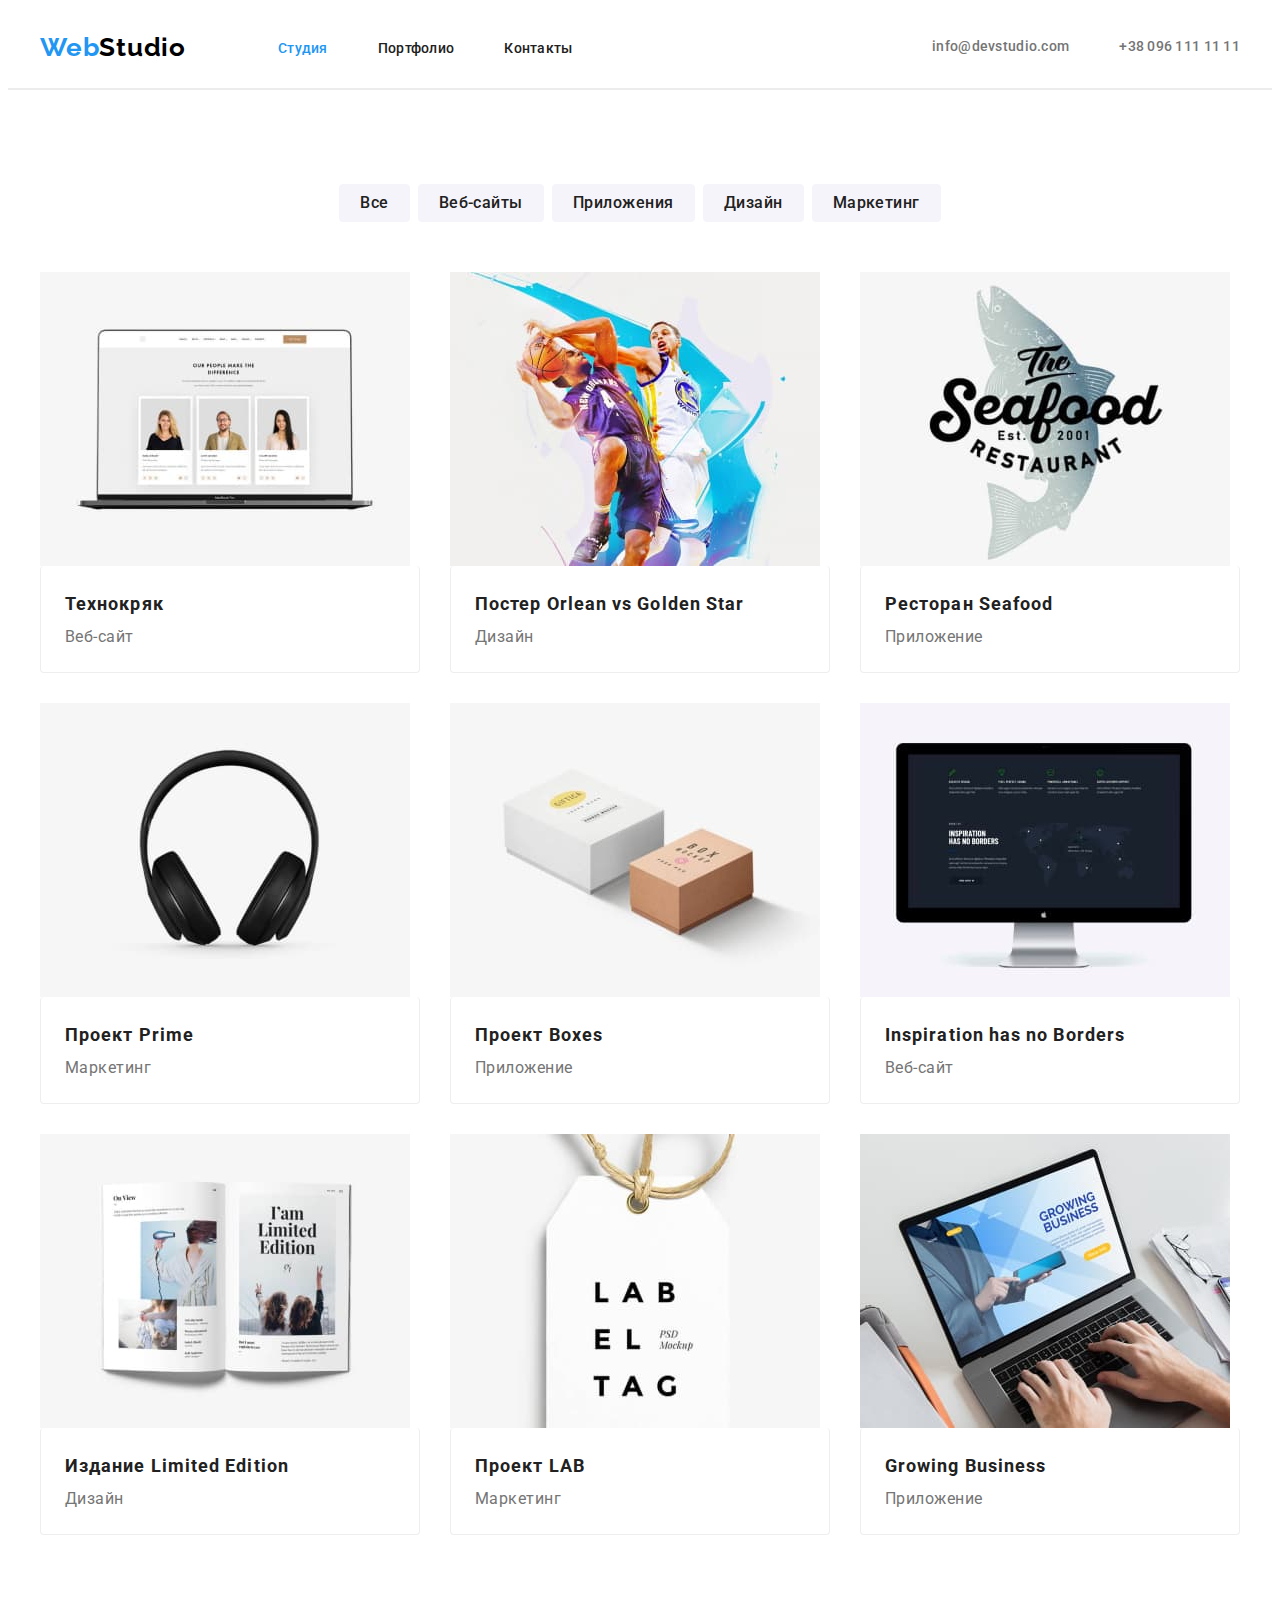
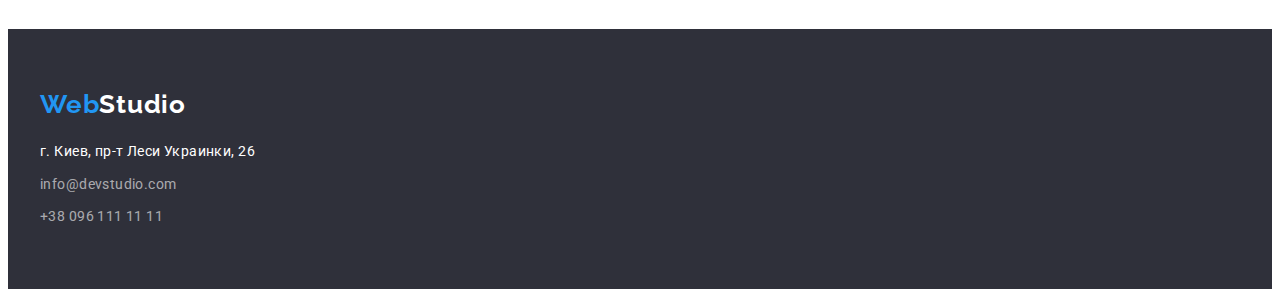
==== portfolio.html @ 52878dc8 "create hw4" ====
<!DOCTYPE html>
<html lang="ru">

<head>
    <meta charset="UTF-8">
    <meta http-equiv="X-UA-Compatible" content="IE=edge">
    <meta name="viewport" content="width=device-width, initial-scale=1.0">
    <title>Portfolio</title>
    <link rel="preconnect" href="https://fonts.googleapis.com">
    <link rel="preconnect" href="https://fonts.gstatic.com" crossorigin>
    <link
        href="https://fonts.googleapis.com/css2?family=Raleway:wght@700&family=Roboto:wght@400;500;700;900&display=swap"
        rel="stylesheet">
    <link rel="stylesheet" href="https://cdnjs.cloudflare.com/ajax/libs/modern-normalize/1.1.0/modern-normalize.min.css"
        integrity="sha512-wpPYUAdjBVSE4KJnH1VR1HeZfpl1ub8YT/NKx4PuQ5NmX2tKuGu6U/JRp5y+Y8XG2tV+wKQpNHVUX03MfMFn9Q=="
        crossorigin="anonymous" referrerpolicy="no-referrer" />
    <link rel="stylesheet" href="./css/styles.css">
</head>

<body>
    <header class="header">
        <div class="container header-container">
            <a class="logo link" href="">Web<span class="logo-dark">Studio</span></a>
            <nav>
                <ul class="nav-list list">
                    <li class="nav-list-item">
                        <a class="nav-list-link link current" href="./index.html">Студия</a>
                    </li>
                    <li class="nav-list-item">
                        <a class="nav-list-link link" href="./portfolio.html">Портфолио</a>
                    </li>
                    <li class="nav-list-item">
                        <a class="nav-list-link link" href="">Контакты</a>
                    </li>
                </ul>
            </nav>
            <a class="contact-link link" href="mailto:info@devstudio.com">info@devstudio.com</a>
            <a class="contact-tel link" href="tel:+380961111111">+38 096 111 11 11</a>
        </div>
    </header>
    <main>
        <section class="portfolio">
            <div class="container">
                <h1 class="hidden">Портфолио</h1>
                <ul class="list filter">
                    <li class="filter-list">
                        <button class="filter-btn" type="button">Все</button>
                    </li>
                    <li class="filter-list">
                        <button class="filter-btn" type="button">Веб-сайты</button>
                    </li>
                    <li class="filter-list">
                        <button class="filter-btn" type="button">Приложения</button>
                    </li>
                    <li class="filter-list">
                        <button class="filter-btn" type="button">Дизайн</button>
                    </li>
                    <li class="filter-list">
                        <button class="filter-btn" type="button">Маркетинг</button>
                    </li>
                </ul>
                <ul class="list tab">
                    <li class="tab-list">
                        <img src="./images/prtf-img1.jpg" alt="Веб-сайт студии" width="370" height="294">
                        <div class="tab-wrapper">
                            <h2 class="project">Технокряк</h2>
                            <p class="project-position">Веб-сайт</p>
                        </div>
                    </li>
                    <li class="tab-list">
                        <img src="./images/prtf-img2.jpg" alt="Баскетбольная игра" width="370" height="294">
                        <div class="tab-wrapper">
                            <h2 class="project">Постер <span lang="en">Orlean vs Golden Star</span></h2>
                            <p class="project-position">Дизайн</p>
                        </div>
                    </li>
                    <li class="tab-list">
                        <img src="./images/prtf-img3.jpg" alt="Логотип ресторана" width="370" height="294">
                        <div class="tab-wrapper">
                            <h2 class="project">Ресторан <span lang="en">Seafood</span></h2>
                            <p class="project-position">Приложение</p>
                        </div>
                    </li>
                    <li class="tab-list">
                        <img src="./images/prtf-img4.jpg" alt="Наушники" width="370" height="294">
                        <div class="tab-wrapper">
                            <h2 class="project">Проект <span lang="en">Prime</span></h2>
                            <p class="project-position">Маркетинг</p>
                        </div>
                    </li>
                    <li class="tab-list">
                        <img src="./images/prtf-img5.jpg" alt="Коробки" width="370" height="294">
                        <div class="tab-wrapper">
                            <h2 class="project">Проект <span lang="en">Boxes</span></h2>
                            <p class="project-position">Приложение</p>
                        </div>
                    </li>
                    <li class="tab-list">
                        <img src="./images/prtf-img6.jpg" alt="Веб-сайт на ПК" width="370" height="294">
                        <div class="tab-wrapper">
                            <h2 class="project" lang="en">Inspiration has no Borders</h2>
                            <p class="project-position">Веб-сайт</p>
                        </div>
                    </li>
                    <li class="tab-list">
                        <img src="./images/prtf-img7.jpg" alt="Журнал" width="370" height="294">
                        <div class="tab-wrapper">
                            <h2 class="project">Издание <span lang="en">Limited Edition</span></h2>
                            <p class="project-position">Дизайн</p>
                        </div>
                    </li>
                    <li class="tab-list">
                        <img src="./images/prtf-img8.jpg" alt="Бирка с лейблом" width="370" height="294">
                        <div class="tab-wrapper">
                            <h2 class="project">Проект <span lang="en">LAB</span></h2>
                            <p class="project-position">Маркетинг</p>
                        </div>
                    </li>
                    <li class="tab-list">
                        <img src="./images/prtf-img9.jpg" alt="Приложение на десктопе" width="370" height="294">
                        <div class="tab-wrapper">
                            <h2 class="project" lang="en">Growing Business</h2>
                            <p class="project-position">Приложение</p>
                        </div>
                    </li>
                </ul>
            </div>
        </section>
    </main>
    <footer class="footer">
        <div class="container">
            <a class="logo link" href="">Web<span class="logo-light">Studio</span></a>
            <address>
                <ul class="list">
                    <li class="address-footer">
                        <a class="address link" href="https://goo.gl/maps/RUobqZQHD3EwUB8Q8" target="_blank"
                            rel="noopener noreferrer">г. Киев, пр-т Леси Украинки, 26</a>
                    </li>
                    <li class="contacts-footer">
                        <a class="contacts link" href="mailto:info@devstudio.com">info@devstudio.com</a>
                    </li>
                    <li>
                        <a class="contacts link" href="tel:+380961111111">+38 096 111 11 11</a>
                    </li>
                </ul>
            </address>
        </div>
    </footer>
</body>

</html>
---- css/styles.css ----
:root {
  --primary-font-family: Roboto, sans-serif;
  --primary-text-color: #212121;
  --secondary-text-color: #757575;
  --accent-color: #2196f3;
}

body {
  font-family: var(--primary-font-family);
  color: var(--primary-text-color);
}

h1,
h2,
h3,
h4,
h5,
h6,
p {
  margin-top: 0;
  margin-bottom: 0;
}

ul,
ol {
  margin-top: 0;
  margin-bottom: 0;
  padding-left: 0;
}

img {
  display: block;
}

.list {
  list-style: none;
}

.link {
  text-decoration: none;
}

.container {
  width: 1200px;
  padding-left: 15px;
  padding-right: 15px;
  margin-left: auto;
  margin-right: auto;
}

/* HEADER */

.header {
  padding-top: 24px;
  padding-bottom: 25px;
  border-bottom: 2px solid #ececec;
}

.header-container {
  display: flex;
  align-items: center;
}

.logo {
  font-family: Raleway, sans-serif;
  font-weight: bold;
  font-size: 26px;
  line-height: 1.19;
  letter-spacing: 0.03em;
  color: var(--accent-color);
  margin-right: 92px;
}
.logo-dark {
  color: #000000;
}

.logo-light {
  color: #ffffff;
}

.nav-list {
  display: flex;
  align-items: center;
}

.nav-list-item:not(:last-child) {
  margin-right: 50px;
}

.nav-list-link {
  font-weight: 500;
  font-size: 14px;
  line-height: 1.14;
  letter-spacing: 0.02em;
  color: inherit;
}

.nav-list-link:hover,
.nav-list-link:focus {
  color: var(--accent-color);
}

.current {
  color: var(--accent-color);
}

.contact-link,
.contact-tel {
  font-weight: 500;
  font-size: 14px;
  line-height: 1.14;
  letter-spacing: 0.02em;
  color: var(--secondary-text-color);
}

.contact-link:hover,
.contact-link:focus,
.contact-tel:hover,
.contact-tel:focus {
  color: var(--accent-color);
}

.contact-link {
  margin-left: auto;
  margin-right: 50px;
}

/* MAIN */

.hero {
  background-color: #2f303a;
  padding: 200px 0;
}

.main-title {
  font-weight: 900;
  font-size: 44px;
  line-height: 1.36;
  text-align: center;
  letter-spacing: 0.06em;
  text-transform: uppercase;
  color: #ffffff;
}

.modal-btn {
  font-family: inherit;
  font-weight: bold;
  font-size: 16px;
  line-height: 1.87;
  display: flex;
  align-items: center;
  text-align: center;
  letter-spacing: 0.06em;
  color: #ffffff;
  background-color: var(--accent-color);
  margin-top: 30px;
  margin-left: auto;
  margin-right: auto;
  border-radius: 4px;
  min-width: 200px;
  padding: 10px 30px;
  border: 1px solid var(--accent-color);
}

.modal-btn:hover,
.modal-btn:focus {
  background-color: #188ce8;
}

.hidden {
  position: absolute;
  width: 1px;
  height: 1px;
  margin: -1px;
  padding: 0;
  overflow: hidden;
  border: 0;
  clip: rect(0 0 0 0);
}

.qualities {
  padding-top: 94px;
  padding-bottom: 94px;
}

.qualities-list {
  max-width: 270px;
}

.container-qualities {
  display: flex;
  justify-content: space-between;
}

.qualities-title {
  font-weight: bold;
  font-size: 14px;
  line-height: 1.14;
  letter-spacing: 0.03em;
  text-transform: uppercase;
  color: var(--primary-text-color);
  margin-bottom: 10px;
}

.qualities-description {
  font-size: 14px;
  line-height: 1.71;
  letter-spacing: 0.03em;
  color: var(--secondary-text-color);
}

.section-title {
  font-weight: bold;
  font-size: 36px;
  line-height: 1.17;
  text-align: center;
  letter-spacing: 0.03em;
  color: var(--primary-text-color);
  margin-bottom: 50px;
}

.work {
  padding-bottom: 94px;
}

.work-list {
  display: flex;
  justify-content: space-between;
}

.team {
  background-color: #f5f4fa;
  padding-top: 94px;
  padding-bottom: 94px;
}

.employees {
  display: flex;
  flex-wrap: wrap;
  margin-left: -30px;
  margin-top: -30px;
}

.employees-card {
  flex-basis: calc((100% - 120px) / 4);
  margin-left: 30px;
  margin-top: 30px;
}

.employees-content-wrapper {
  background-color: #ffffff;
  border: 1px solid #ffffff;
  border-top: none;
  border-radius: 4px;
  padding-top: 30px;
  padding-bottom: 30px;
}

.employees-name {
  font-weight: 500;
  font-size: 16px;
  line-height: 1.19;
  text-align: center;
  letter-spacing: 0.03em;
  color: var(--primary-text-color);
  margin-bottom: 10px;
}

.employees-position {
  font-size: 16px;
  line-height: 1.19;
  text-align: center;
  letter-spacing: 0.03em;
  color: var(--secondary-text-color);
}

/* FOOTER */

.footer {
  background-color: #2f303a;
  padding-top: 60px;
  padding-bottom: 60px;
}

.address-footer {
  margin-top: 20px;
  margin-bottom: 9px;
}

.address {
  font-style: normal;
  font-weight: normal;
  font-size: 14px;
  line-height: 1.71;
  letter-spacing: 0.03em;
  color: #ffffff;
  margin-bottom: 9px;
}

.contacts-footer {
  margin-bottom: 9px;
}

.contacts {
  font-style: normal;
  font-weight: normal;
  font-size: 14px;
  line-height: 1.71;
  letter-spacing: 0.03em;
  color: rgba(255, 255, 255, 0.6);
  margin-bottom: 9px;
}

/* PORTFOLIO */

.portfolio {
  padding-top: 94px;
  padding-bottom: 94px;
}

.filter {
  display: flex;
  justify-content: center;
  margin-bottom: 50px;
}

.filter-btn {
  font-family: inherit;
  font-weight: 500;
  font-size: 16px;
  line-height: 1.62;
  text-align: center;
  letter-spacing: 0.03em;
  color: var(--primary-text-color);
  background-color: #f5f4fa;
  cursor: pointer;
  border: 1px solid #f5f4fa;
  border-radius: 4px;
  min-height: 38px;
  padding: 4px 20px;
}

.filter-btn:hover,
.filter-btn:focus {
  color: #ffffff;
  background-color: var(--accent-color);
}

.filter-list {
  margin-right: 8px;
}

.filter-list:last-child {
  margin-right: 0;
}

.tab {
  display: flex;
  flex-wrap: wrap;
  margin-left: -30px;
  margin-top: -30px;
}

.tab-list {
  flex-basis: calc((100% - 90px) / 3);
  margin-left: 30px;
  margin-top: 30px;
}

.tab-wrapper {
  background-color: #ffffff;
  border: 1px solid #eeeeee;
  border-top: none;
  border-radius: 4px;
  padding-top: 20px;
  padding-bottom: 20px;
  padding-left: 24px;
}

.project {
  font-weight: bold;
  font-size: 18px;
  line-height: 2;
  letter-spacing: 0.06em;
  color: var(--primary-text-color);
}

.project-position {
  font-size: 16px;
  line-height: 1.87;
  letter-spacing: 0.03em;
  color: var(--secondary-text-color);
}
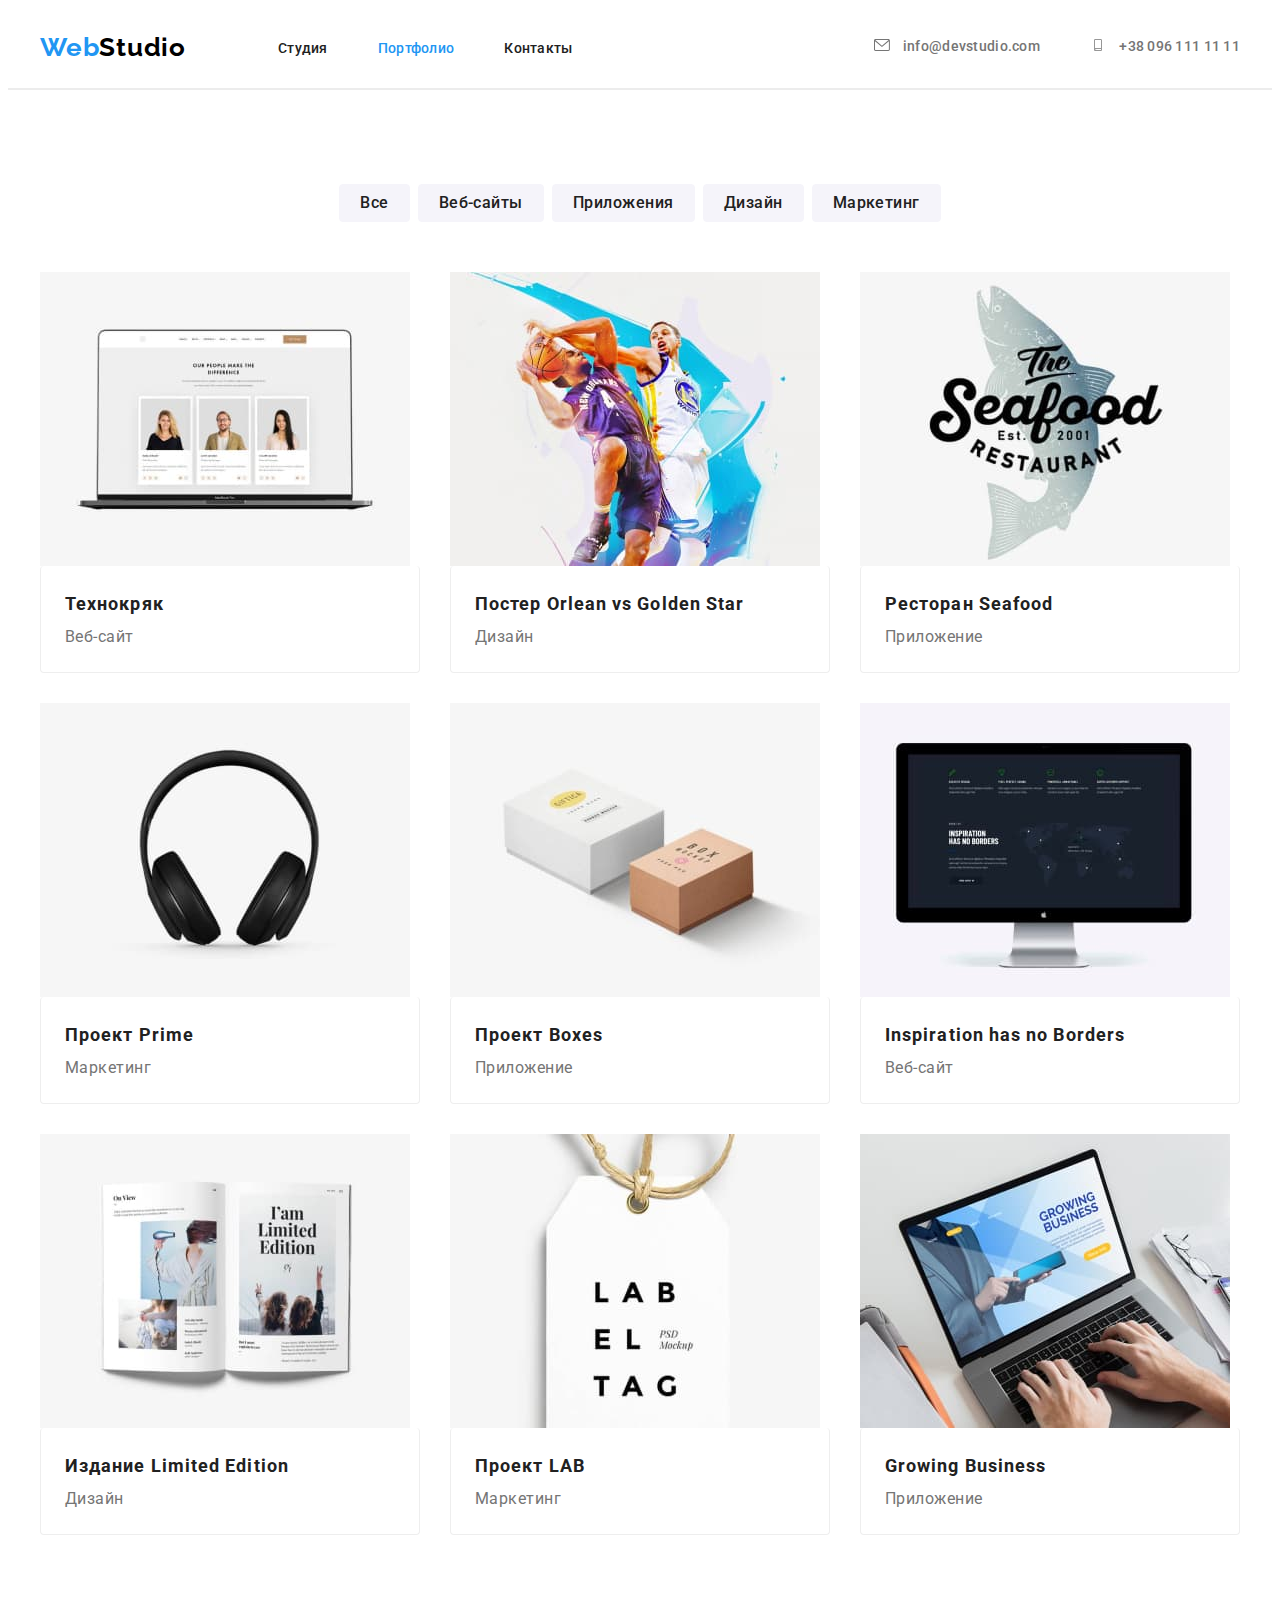
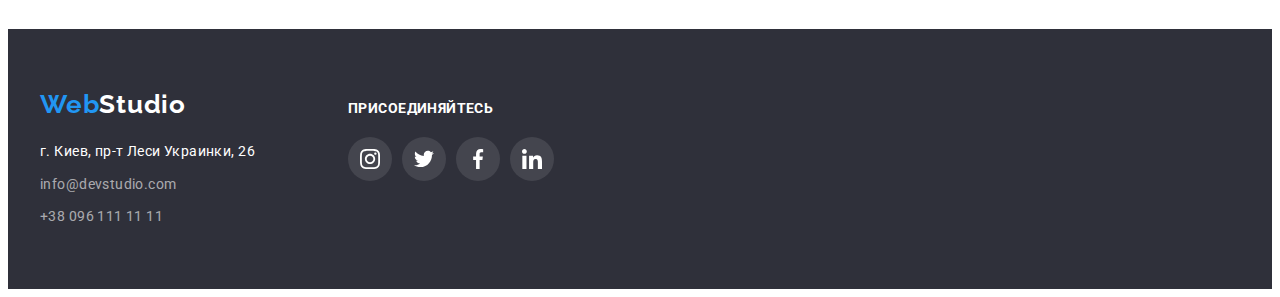
==== commit b7473213: "end hw4" ====
--- a/portfolio.html
+++ b/portfolio.html
@@ -24,18 +24,26 @@
             <nav>
                 <ul class="nav-list list">
                     <li class="nav-list-item">
-                        <a class="nav-list-link link current" href="./index.html">Студия</a>
+                        <a class="nav-list-link link" href="./index.html">Студия</a>
                     </li>
                     <li class="nav-list-item">
-                        <a class="nav-list-link link" href="./portfolio.html">Портфолио</a>
+                        <a class="nav-list-link link current" href="./portfolio.html">Портфолио</a>
                     </li>
                     <li class="nav-list-item">
                         <a class="nav-list-link link" href="">Контакты</a>
                     </li>
                 </ul>
             </nav>
-            <a class="contact-link link" href="mailto:info@devstudio.com">info@devstudio.com</a>
-            <a class="contact-tel link" href="tel:+380961111111">+38 096 111 11 11</a>
+            <a class="contact-link link" href="mailto:info@devstudio.com">
+                <svg class="contact-icon" width="16" height="12">
+                    <use href="./images/icons.svg#envelope"></use>
+                </svg>
+                info@devstudio.com</a>
+            <a class="contact-tel link" href="tel:+380961111111">
+                <svg class="contact-icon" width="16" height="12">
+                    <use href="./images/icons.svg#smartphone"></use>
+                </svg>
+                +38 096 111 11 11</a>
         </div>
     </header>
     <main>
@@ -128,22 +136,57 @@
         </section>
     </main>
     <footer class="footer">
-        <div class="container">
-            <a class="logo link" href="">Web<span class="logo-light">Studio</span></a>
-            <address>
-                <ul class="list">
-                    <li class="address-footer">
-                        <a class="address link" href="https://goo.gl/maps/RUobqZQHD3EwUB8Q8" target="_blank"
-                            rel="noopener noreferrer">г. Киев, пр-т Леси Украинки, 26</a>
+        <div class="container column-footer">
+            <div>
+                <a class="logo link" href="">Web<span class="logo-light">Studio</span></a>
+                <address>
+                    <ul class="list">
+                        <li class="address-footer">
+                            <a class="address link" href="https://goo.gl/maps/RUobqZQHD3EwUB8Q8" target="_blank"
+                                rel="noopener noreferrer">г. Киев, пр-т Леси Украинки, 26</a>
+                        </li>
+                        <li class="contacts-footer">
+                            <a class="contacts link" href="mailto:info@devstudio.com">info@devstudio.com</a>
+                        </li>
+                        <li>
+                            <a class="contacts link" href="tel:+380961111111">+38 096 111 11 11</a>
+                        </li>
+                    </ul>
+                </address>
+            </div>
+            <div class="call">
+                <h3 class="call-title">Присоединяйтесь</h3>
+                <ul class="social-footer list">
+                    <li class="social-footer-item">
+                        <a class="social-footer-link" href="">
+                            <svg class="social-footer-icon" width="20" height="20">
+                                <use href="./images/icons.svg#instagram"></use>
+                            </svg>
+                        </a>
                     </li>
-                    <li class="contacts-footer">
-                        <a class="contacts link" href="mailto:info@devstudio.com">info@devstudio.com</a>
+                    <li class="social-footer-item">
+                        <a class="social-footer-link" href="">
+                            <svg class="social-footer-icon" width="20" height="20">
+                                <use href="./images/icons.svg#twitter"></use>
+                            </svg>
+                        </a>
                     </li>
-                    <li>
-                        <a class="contacts link" href="tel:+380961111111">+38 096 111 11 11</a>
+                    <li class="social-footer-item">
+                        <a class="social-footer-link" href="">
+                            <svg class="social-footer-icon" width="20" height="20">
+                                <use href="./images/icons.svg#facebook"></use>
+                            </svg>
+                        </a>
+                    </li>
+                    <li class="social-footer-item">
+                        <a class="social-footer-link" href="">
+                            <svg class="social-footer-icon" width="20" height="20">
+                                <use href="./images/icons.svg#linkedin"></use>
+                            </svg>
+                        </a>
                     </li>
                 </ul>
-            </address>
+            </div>
         </div>
     </footer>
 </body>
--- a/css/styles.css
+++ b/css/styles.css
@@ -3,6 +3,7 @@
   --primary-text-color: #212121;
   --secondary-text-color: #757575;
   --accent-color: #2196f3;
+  --background-color: #f5f4fa;
 }
 
 body {
@@ -125,10 +126,25 @@
   margin-right: 50px;
 }
 
+.contact-icon {
+  margin-right: 10px;
+  fill: var(--secondary-text-color);
+}
+
+.contact-link:hover .contact-icon,
+.contact-link:focus .contact-icon,
+.contact-tel:hover .contact-icon,
+.contact-tel:focus .contact-icon {
+  fill: var(--accent-color);
+}
+
 /* MAIN */
 
 .hero {
-  background-color: #2f303a;
+  background-image: linear-gradient(rgba(47, 48, 58, 0.4), rgba(47, 48, 58, 0.4)),
+    url(../images/hero-bgr.jpg);
+  background-size: cover;
+  background-color: #c4c4c4;
   padding: 200px 0;
 }
 
@@ -160,6 +176,7 @@
   min-width: 200px;
   padding: 10px 30px;
   border: 1px solid var(--accent-color);
+  box-shadow: 0px 4px 4px rgba(0, 0, 0, 0.15);
 }
 
 .modal-btn:hover,
@@ -192,6 +209,16 @@
   justify-content: space-between;
 }
 
+.qualities-pic {
+  display: flex;
+  justify-content: center;
+  align-items: center;
+  width: 270px;
+  height: 120px;
+  background-color: var(--background-color);
+  border-radius: 4px;
+  margin-bottom: 30px;
+}
 .qualities-title {
   font-weight: bold;
   font-size: 14px;
@@ -229,7 +256,7 @@
 }
 
 .team {
-  background-color: #f5f4fa;
+  background-color: var(--background-color);
   padding-top: 94px;
   padding-bottom: 94px;
 }
@@ -245,6 +272,9 @@
   flex-basis: calc((100% - 120px) / 4);
   margin-left: 30px;
   margin-top: 30px;
+  box-shadow: 0px 1px 3px rgba(0, 0, 0, 0.12), 0px 1px 1px rgba(0, 0, 0, 0.14),
+    0px 2px 1px rgba(0, 0, 0, 0.2);
+  border-radius: 0px 0px 4px 4px;
 }
 
 .employees-content-wrapper {
@@ -254,6 +284,8 @@
   border-radius: 4px;
   padding-top: 30px;
   padding-bottom: 30px;
+  padding-left: 32px;
+  padding-right: 32px;
 }
 
 .employees-name {
@@ -272,6 +304,72 @@
   text-align: center;
   letter-spacing: 0.03em;
   color: var(--secondary-text-color);
+  margin-bottom: 16px;
+}
+
+.social-list {
+  display: flex;
+  justify-content: space-between;
+}
+
+.social-list-link {
+  display: flex;
+  align-items: center;
+  justify-content: center;
+  width: 44px;
+  height: 44px;
+  border-radius: 50%;
+}
+
+.social-list-icon {
+  fill: #afb1b8;
+}
+
+.social-list-link:hover,
+.social-list-link:focus {
+  background-color: var(--accent-color);
+}
+
+.social-list-link:hover .social-list-icon,
+.social-list-link:focus .social-list-icon {
+  fill: #ffffff;
+}
+
+.clients {
+  padding-top: 94px;
+  padding-bottom: 94px;
+}
+
+.clients-list {
+  display: flex;
+  margin-top: 50px;
+  justify-content: space-between;
+}
+
+.clients-list-item {
+  display: flex;
+  width: 170px;
+  height: 92px;
+  border: 1px solid #afb1b8;
+  box-sizing: border-box;
+  border-radius: 4px;
+  justify-content: center;
+  align-items: center;
+  cursor: pointer;
+}
+
+.clients-list-item:hover {
+  border: 1px solid var(--accent-color);
+  fill: var(--accent-color);
+}
+
+.clients-list-icon {
+  fill: #afb1b8;
+}
+
+.clients-list-item:hover .clients-list-icon,
+.clients-list-item:focus .clients-list-icon {
+  fill: var(--accent-color);
 }
 
 /* FOOTER */
@@ -282,6 +380,11 @@
   padding-bottom: 60px;
 }
 
+.column-footer {
+  display: flex;
+  align-items: baseline;
+}
+
 .address-footer {
   margin-top: 20px;
   margin-bottom: 9px;
@@ -309,6 +412,52 @@
   letter-spacing: 0.03em;
   color: rgba(255, 255, 255, 0.6);
   margin-bottom: 9px;
+}
+
+.call {
+  margin-left: 70px;
+}
+
+.call-title {
+  font-weight: bold;
+  font-size: 14px;
+  line-height: 1.14;
+  letter-spacing: 0.03em;
+  text-transform: uppercase;
+  color: #ffffff;
+  margin-bottom: 20px;
+}
+
+.social-footer {
+  display: flex;
+  justify-content: space-between;
+}
+
+.social-footer-item {
+  margin-right: 10px;
+}
+
+.social-footer-item:last-child {
+  margin-right: 0;
+}
+
+.social-footer-link {
+  display: flex;
+  align-items: center;
+  justify-content: center;
+  width: 44px;
+  height: 44px;
+  border-radius: 50%;
+  background: rgba(255, 255, 255, 0.1);
+}
+
+.social-footer-icon {
+  fill: #ffffff;
+}
+
+.social-footer-link:hover,
+.social-footer-link:focus {
+  background-color: var(--accent-color);
 }
 
 /* PORTFOLIO */
@@ -332,9 +481,9 @@
   text-align: center;
   letter-spacing: 0.03em;
   color: var(--primary-text-color);
-  background-color: #f5f4fa;
+  background-color: var(--background-color);
   cursor: pointer;
-  border: 1px solid #f5f4fa;
+  border: 1px solid var(--background-color);
   border-radius: 4px;
   min-height: 38px;
   padding: 4px 20px;
@@ -343,7 +492,10 @@
 .filter-btn:hover,
 .filter-btn:focus {
   color: #ffffff;
+  border-color: var(--accent-color);
   background-color: var(--accent-color);
+  box-shadow: 0px 3px 1px rgba(0, 0, 0, 0.1), 0px 1px 2px rgba(0, 0, 0, 0.08),
+    0px 2px 2px rgba(0, 0, 0, 0.12);
 }
 
 .filter-list {
@@ -365,6 +517,11 @@
   flex-basis: calc((100% - 90px) / 3);
   margin-left: 30px;
   margin-top: 30px;
+}
+
+.tab-list:hover {
+  box-shadow: 0px 1px 1px rgba(0, 0, 0, 0.12), 0px 4px 4px rgba(0, 0, 0, 0.06),
+    1px 4px 6px rgba(0, 0, 0, 0.16);
 }
 
 .tab-wrapper {
